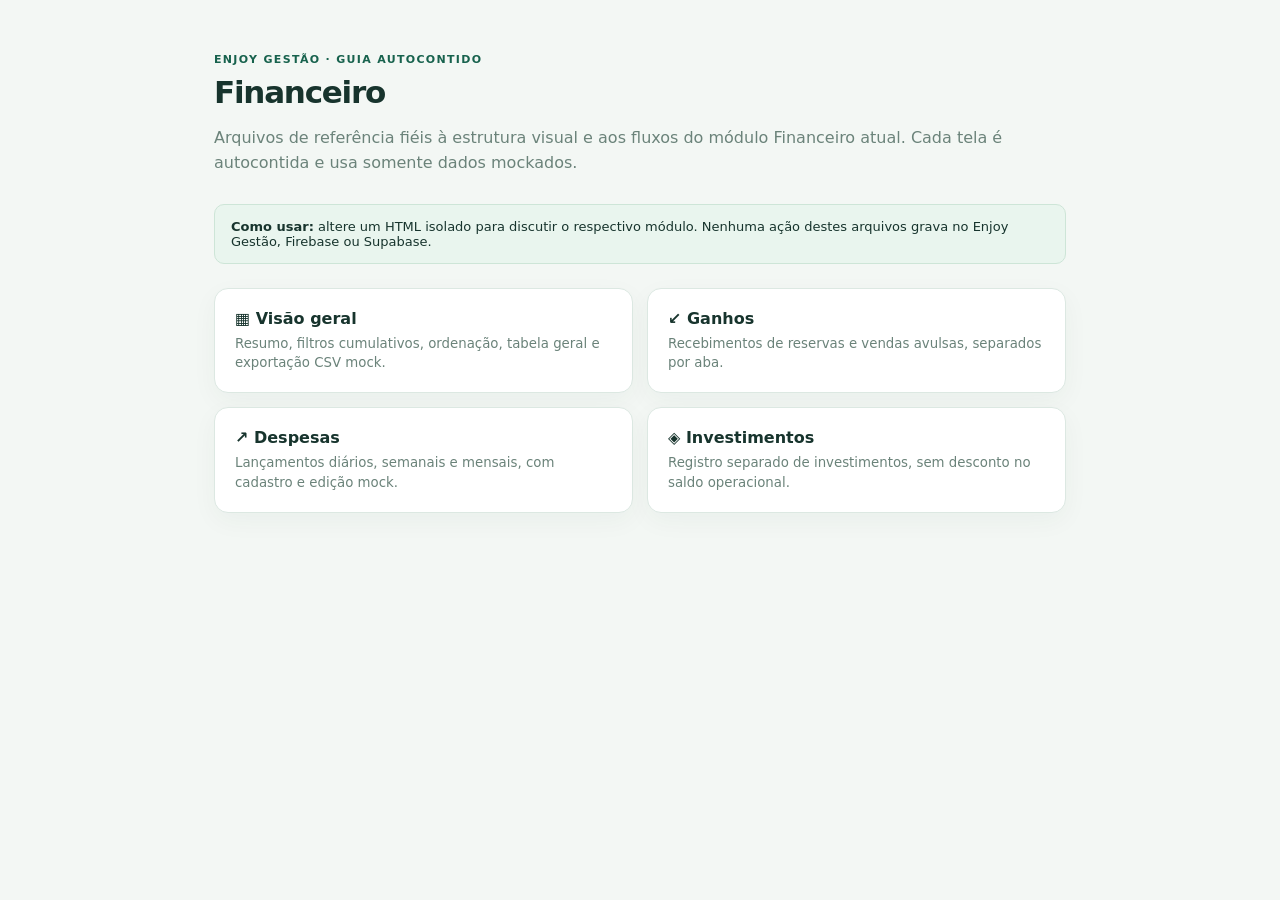
==== index.html @ 967c182b "atualizacao" ====
<!doctype html>
<html lang="pt-BR"><head><meta charset="utf-8"><meta name="viewport" content="width=device-width,initial-scale=1"><title>Enjoy Financeiro · índice</title><style>
:root{--brand:#17624d;--brand-900:#123f33;--surface:#f3f7f4;--white:#fff;--line:#dce8e2;--text:#17342d;--muted:#6b837a;--radius:14px;font-family:Inter,system-ui,-apple-system,"Segoe UI",sans-serif}*{box-sizing:border-box}body{margin:0;background:var(--surface);color:var(--text)}main{max-width:900px;margin:auto;padding:48px 24px}header{margin-bottom:28px}header span{font-size:11px;font-weight:800;letter-spacing:.12em;color:var(--brand)}h1{font-size:31px;letter-spacing:-.04em;margin:7px 0}p{color:var(--muted);line-height:1.55}.note{padding:14px 16px;background:#e9f5ee;border:1px solid #cde5d7;border-radius:10px;font-size:13px;margin:24px 0}.grid{display:grid;grid-template-columns:repeat(2,1fr);gap:14px}.card{display:block;padding:20px;background:var(--white);border:1px solid var(--line);border-radius:var(--radius);text-decoration:none;color:inherit;box-shadow:0 8px 26px #16452d0b}.card:hover{border-color:#83b29e;transform:translateY(-1px)}.card strong{display:block;font-size:16px}.card small{display:block;color:var(--muted);line-height:1.45;margin-top:6px}@media(max-width:600px){main{padding:30px 16px}.grid{grid-template-columns:1fr}}
</style></head><body><main><header><span>ENJOY GESTÃO · GUIA AUTOCONTIDO</span><h1>Financeiro</h1><p>Arquivos de referência fiéis à estrutura visual e aos fluxos do módulo Financeiro atual. Cada tela é autocontida e usa somente dados mockados.</p></header><div class="note"><strong>Como usar:</strong> altere um HTML isolado para discutir o respectivo módulo. Nenhuma ação destes arquivos grava no Enjoy Gestão, Firebase ou Supabase.</div><section class="grid"><a class="card" href="visao-geral.html"><strong>▦ Visão geral</strong><small>Resumo, filtros cumulativos, ordenação, tabela geral e exportação CSV mock.</small></a><a class="card" href="ganhos.html"><strong>↙ Ganhos</strong><small>Recebimentos de reservas e vendas avulsas, separados por aba.</small></a><a class="card" href="despesas.html"><strong>↗ Despesas</strong><small>Lançamentos diários, semanais e mensais, com cadastro e edição mock.</small></a><a class="card" href="investimentos.html"><strong>◈ Investimentos</strong><small>Registro separado de investimentos, sem desconto no saldo operacional.</small></a></section></main></body></html>
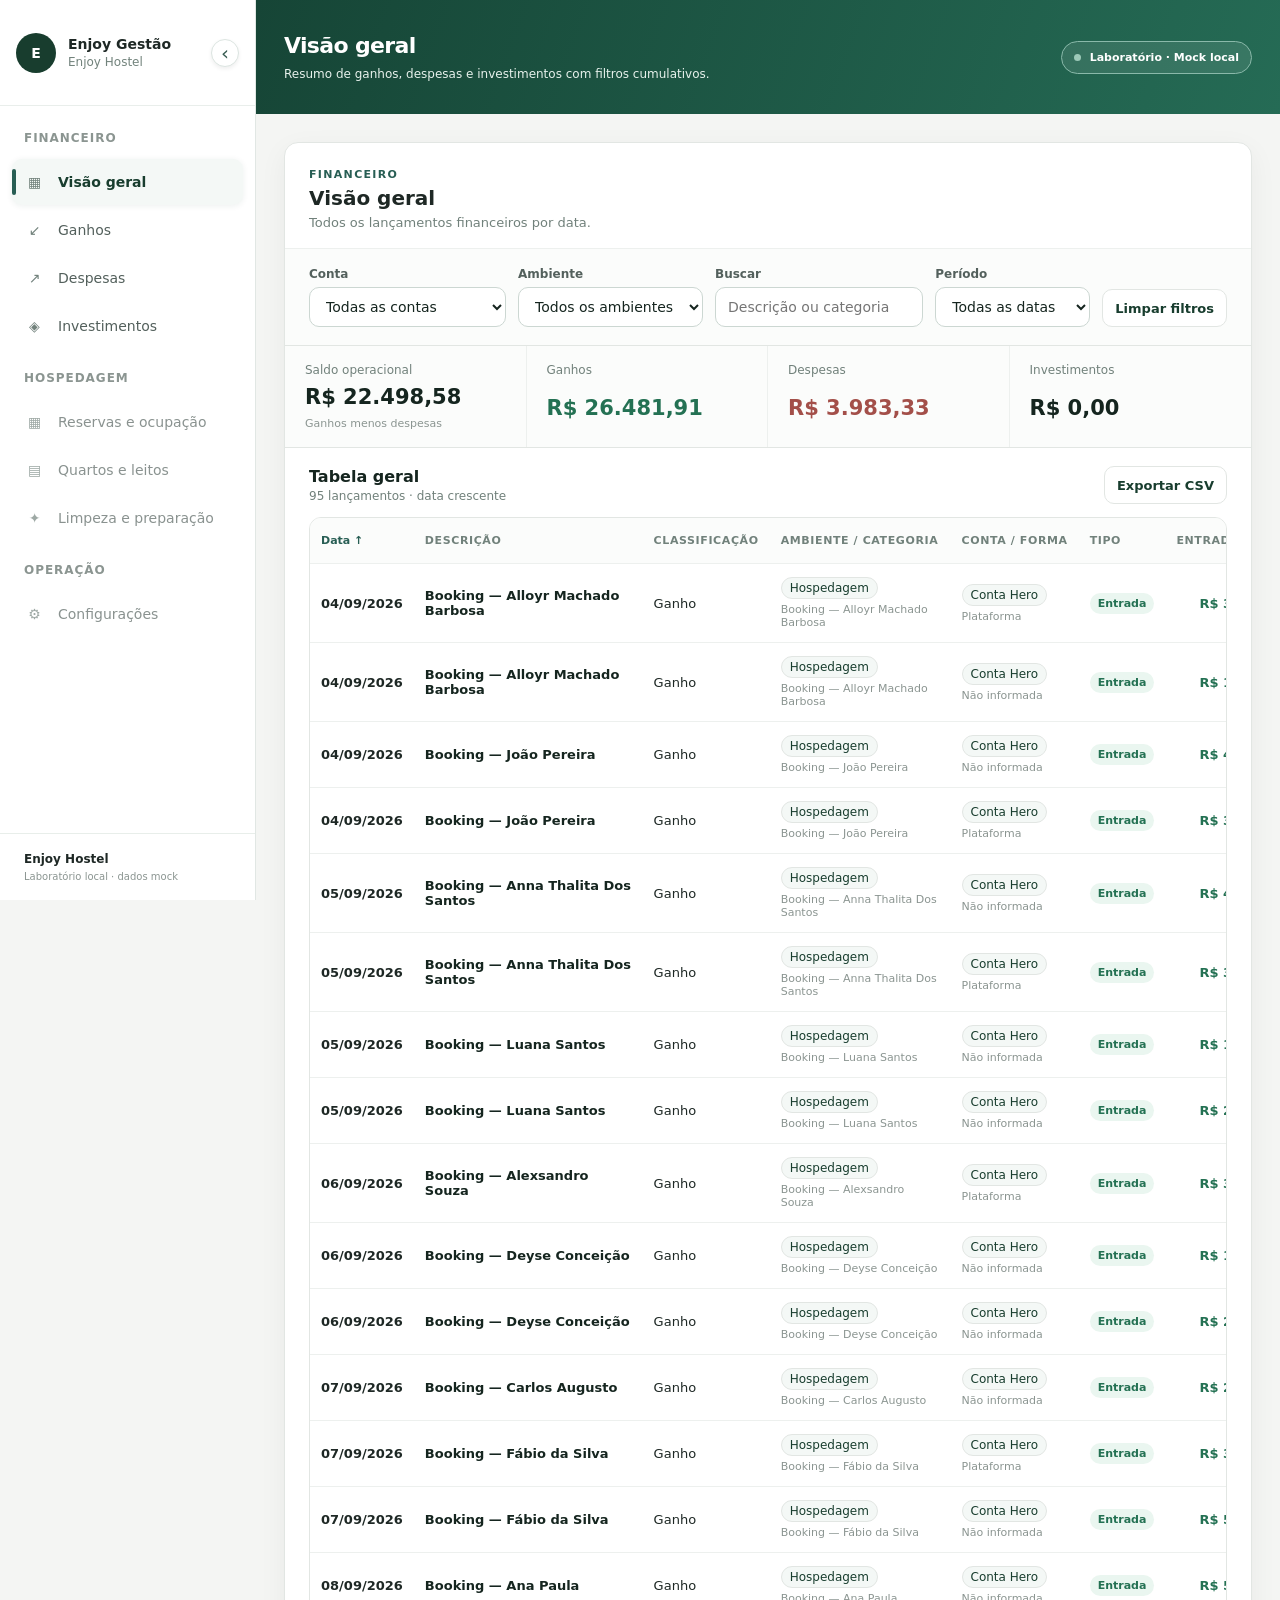
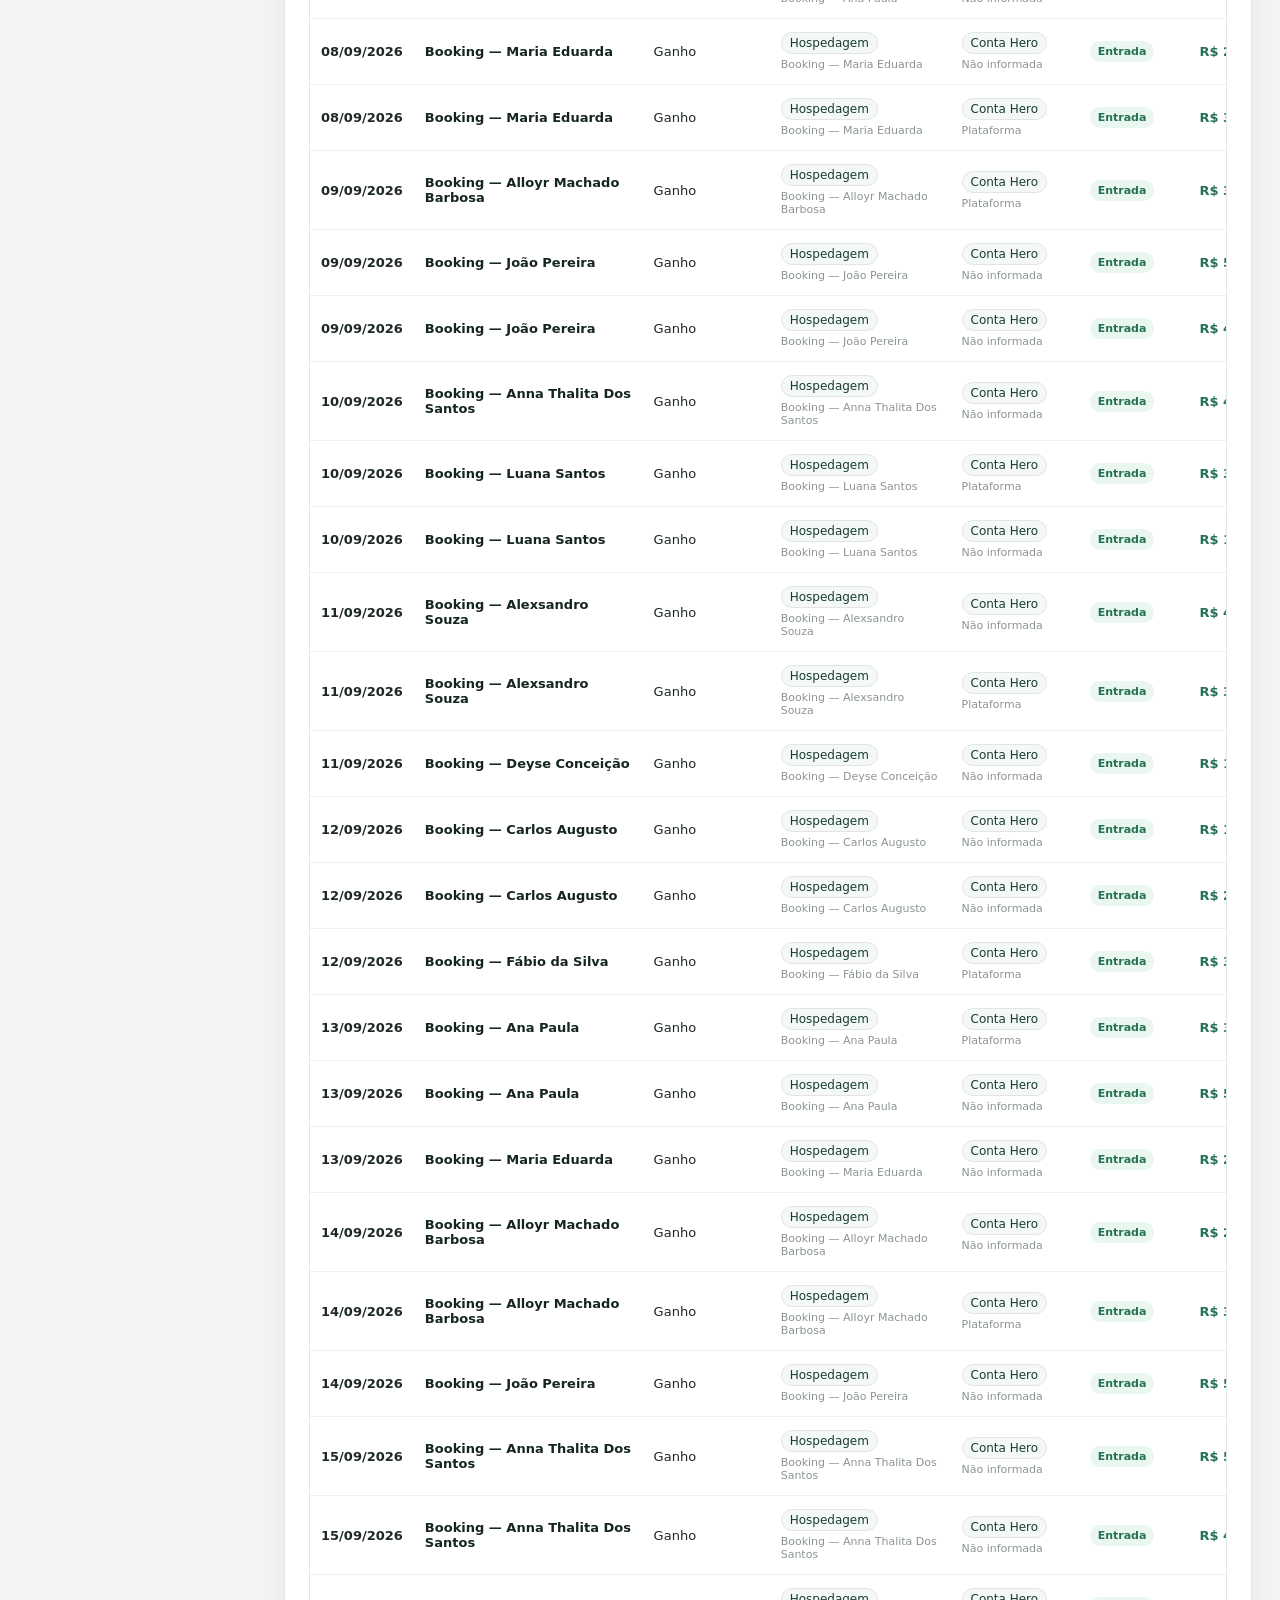
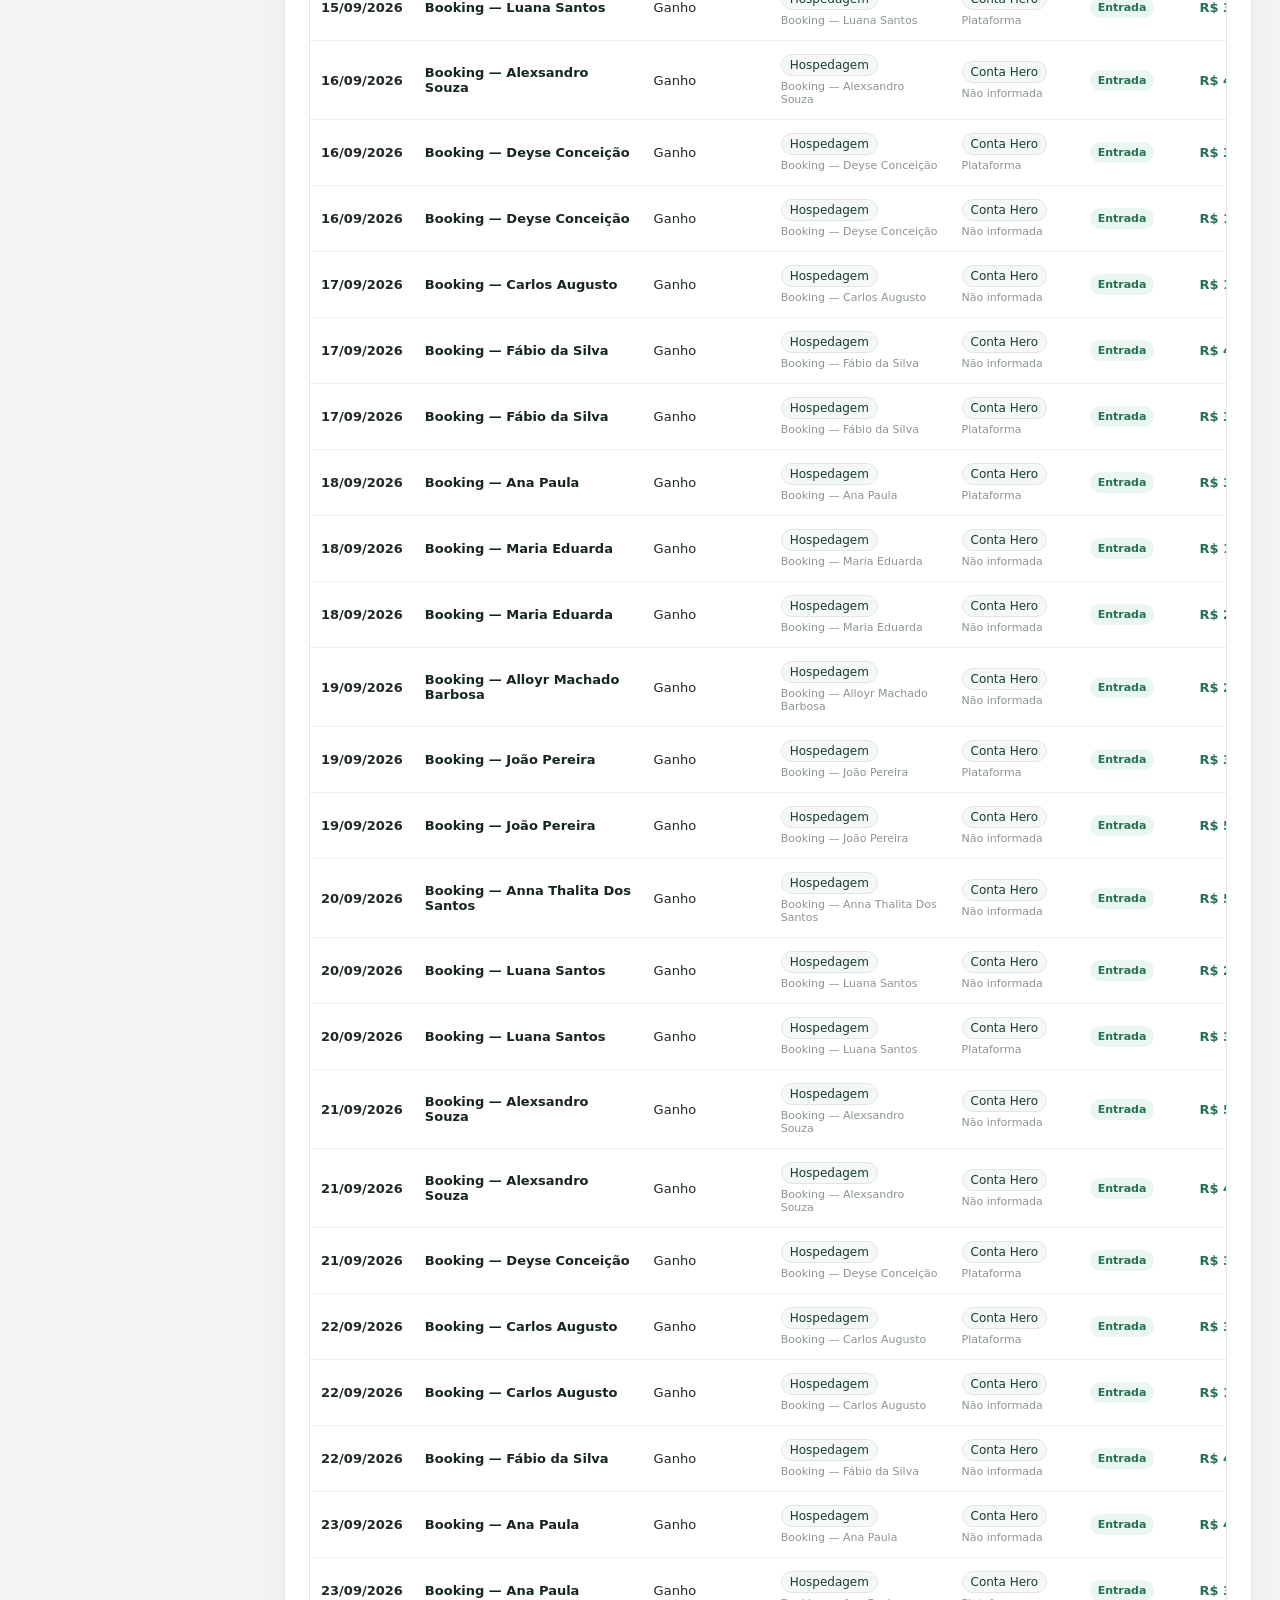
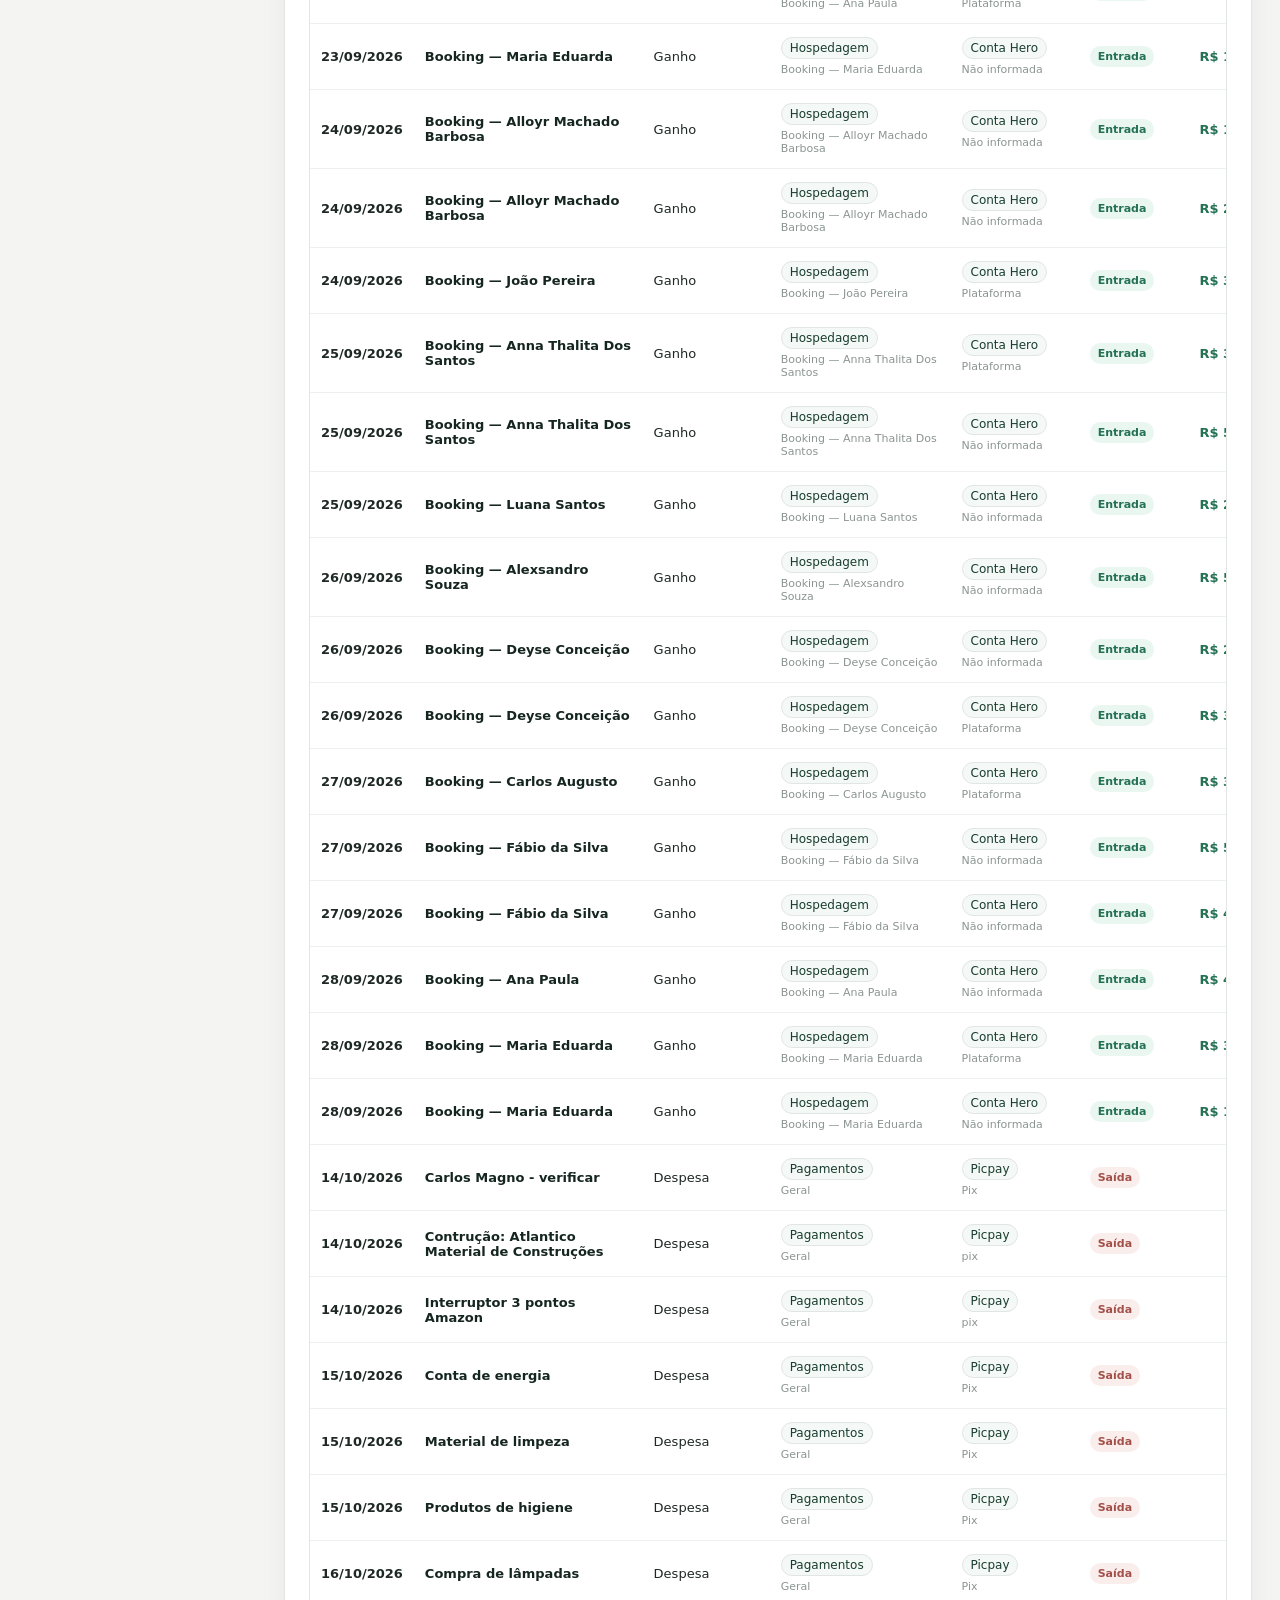
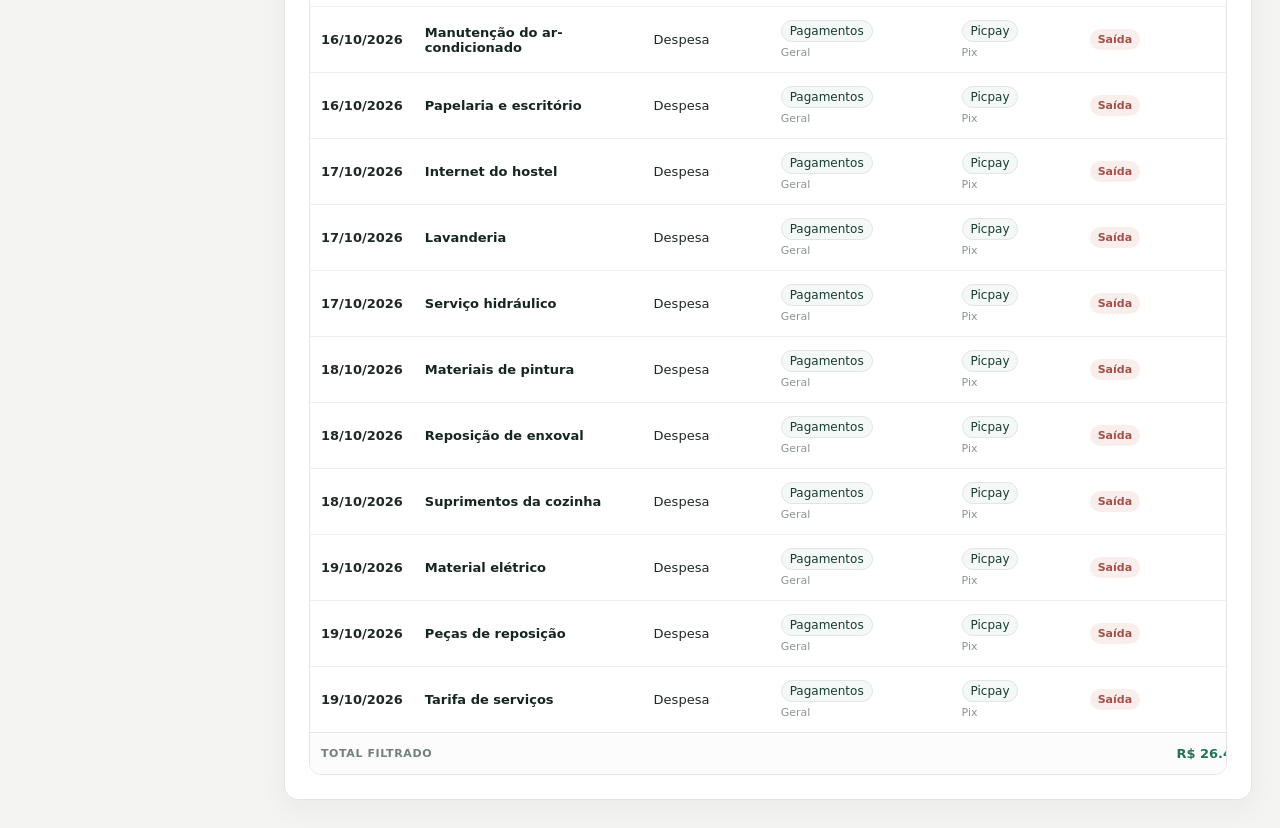
==== commit ac1c2525: "atualizacao" ====
--- a/index.html
+++ b/index.html
@@ -1,4 +1,34 @@
 <!doctype html>
-<html lang="pt-BR"><head><meta charset="utf-8"><meta name="viewport" content="width=device-width,initial-scale=1"><title>Enjoy Financeiro · índice</title><style>
-:root{--brand:#17624d;--brand-900:#123f33;--surface:#f3f7f4;--white:#fff;--line:#dce8e2;--text:#17342d;--muted:#6b837a;--radius:14px;font-family:Inter,system-ui,-apple-system,"Segoe UI",sans-serif}*{box-sizing:border-box}body{margin:0;background:var(--surface);color:var(--text)}main{max-width:900px;margin:auto;padding:48px 24px}header{margin-bottom:28px}header span{font-size:11px;font-weight:800;letter-spacing:.12em;color:var(--brand)}h1{font-size:31px;letter-spacing:-.04em;margin:7px 0}p{color:var(--muted);line-height:1.55}.note{padding:14px 16px;background:#e9f5ee;border:1px solid #cde5d7;border-radius:10px;font-size:13px;margin:24px 0}.grid{display:grid;grid-template-columns:repeat(2,1fr);gap:14px}.card{display:block;padding:20px;background:var(--white);border:1px solid var(--line);border-radius:var(--radius);text-decoration:none;color:inherit;box-shadow:0 8px 26px #16452d0b}.card:hover{border-color:#83b29e;transform:translateY(-1px)}.card strong{display:block;font-size:16px}.card small{display:block;color:var(--muted);line-height:1.45;margin-top:6px}@media(max-width:600px){main{padding:30px 16px}.grid{grid-template-columns:1fr}}
-</style></head><body><main><header><span>ENJOY GESTÃO · GUIA AUTOCONTIDO</span><h1>Financeiro</h1><p>Arquivos de referência fiéis à estrutura visual e aos fluxos do módulo Financeiro atual. Cada tela é autocontida e usa somente dados mockados.</p></header><div class="note"><strong>Como usar:</strong> altere um HTML isolado para discutir o respectivo módulo. Nenhuma ação destes arquivos grava no Enjoy Gestão, Firebase ou Supabase.</div><section class="grid"><a class="card" href="visao-geral.html"><strong>▦ Visão geral</strong><small>Resumo, filtros cumulativos, ordenação, tabela geral e exportação CSV mock.</small></a><a class="card" href="ganhos.html"><strong>↙ Ganhos</strong><small>Recebimentos de reservas e vendas avulsas, separados por aba.</small></a><a class="card" href="despesas.html"><strong>↗ Despesas</strong><small>Lançamentos diários, semanais e mensais, com cadastro e edição mock.</small></a><a class="card" href="investimentos.html"><strong>◈ Investimentos</strong><small>Registro separado de investimentos, sem desconto no saldo operacional.</small></a></section></main></body></html>
+<html lang="pt-BR">
+<head>
+  <meta charset="utf-8">
+  <meta name="viewport" content="width=device-width, initial-scale=1">
+  <title>Enjoy Gestão · Laboratório Financeiro</title>
+  <link rel="stylesheet" href="styles/variables.css">
+  <link rel="stylesheet" href="styles/financeiro.css">
+  <link rel="stylesheet" href="styles/shell.css">
+</head>
+<body>
+  <aside class="sidebar" id="sidebar">
+    <div class="brand"><span class="avatar">E</span><div class="brand-text"><strong>Enjoy Gestão</strong><small>Enjoy Hostel</small></div><button id="collapse" aria-label="Recolher ou expandir menu" title="Recolher ou expandir menu">‹</button></div>
+    <div class="nav-scroll"><p class="section-label">Financeiro</p>
+      <nav aria-label="Menu financeiro">
+        <button class="nav-item active" data-page="overview"><span class="symbol">▦</span><span class="nav-label">Visão geral</span></button>
+        <button class="nav-item" data-page="gains"><span class="symbol">↙</span><span class="nav-label">Ganhos</span></button>
+        <button class="nav-item" data-page="expenses"><span class="symbol">↗</span><span class="nav-label">Despesas</span></button>
+        <button class="nav-item" data-page="investments"><span class="symbol">◈</span><span class="nav-label">Investimentos</span></button>
+      </nav>
+      <p class="section-label secondary-heading">Hospedagem</p><div class="inactive"><span>▦</span><span class="nav-label">Reservas e ocupação</span></div><div class="inactive"><span>▤</span><span class="nav-label">Quartos e leitos</span></div><div class="inactive"><span>✦</span><span class="nav-label">Limpeza e preparação</span></div>
+      <p class="section-label secondary-heading">Operação</p><div class="inactive"><span>⚙</span><span class="nav-label">Configurações</span></div>
+    </div>
+    <div class="sidebar-bottom"><strong class="nav-label">Enjoy Hostel</strong><small class="nav-label">Laboratório local · dados mock</small></div>
+  </aside>
+  <div class="workspace">
+    <header class="topbar"><button id="mobile-menu" aria-label="Abrir menu">☰</button><div><h1 id="page-title">Visão geral</h1><p id="page-description">Resumo de ganhos, despesas e investimentos com filtros cumulativos.</p></div><div class="status"><span class="dot"></span> Laboratório · Mock local</div></header>
+    <main class="content" id="finance-root"></main>
+  </div>
+  <div class="toast" id="toast" role="status" aria-live="polite"></div>
+  <script src="scripts/mock.js"></script>
+  <script src="scripts/financeiro-original.js"></script>
+  <script src="scripts/app.js"></script>
+</body></html>
--- a/styles/variables.css
+++ b/styles/variables.css
@@ -0,0 +1,161 @@
+/* Tokens visuais do Enjoy Gestão. Fonte: design system do baseline, preservado sem lógica de negócio. */
+:root {
+  color-scheme: light;
+
+  /* Typography */
+  --font-family-sans: Inter, ui-sans-serif, system-ui, -apple-system, BlinkMacSystemFont, "Segoe UI", sans-serif;
+  --font-size-xs: 12px;
+  --font-size-sm: 13px;
+  --font-size-base: 14px;
+  --font-size-md: 15px;
+  --font-size-lg: 16px;
+  --font-size-xl: 18px;
+  --font-size-2xl: 20px;
+  --font-size-3xl: 22px;
+  --font-size-4xl: 27px;
+  --line-height-tight: 1.2;
+  --line-height-snug: 1.35;
+  --line-height-body: 1.5;
+  --font-weight-regular: 400;
+  --font-weight-medium: 500;
+  --font-weight-semibold: 600;
+  --font-weight-bold: 700;
+  --font-weight-strong: 800;
+
+  /* Spacing — 2px base, 4px rhythm */
+  --space-0: 0;
+  --space-0-5: 2px;
+  --space-1: 4px;
+  --space-1-5: 6px;
+  --space-2: 8px;
+  --space-2-5: 10px;
+  --space-3: 12px;
+  --space-3-5: 14px;
+  --space-4: 16px;
+  --space-4-5: 18px;
+  --space-5: 20px;
+  --space-6: 24px;
+  --space-7: 28px;
+  --space-8: 32px;
+  --space-9: 36px;
+  --space-10: 40px;
+  --space-12: 48px;
+  --space-14: 56px;
+  --space-16: 64px;
+
+  /* Radius */
+  --radius-xs: 6px;
+  --radius-sm: 8px;
+  --radius-md: 10px;
+  --radius-lg: 12px;
+  --radius-xl: 14px;
+  --radius-2xl: 16px;
+  --radius-3xl: 24px;
+  --radius-pill: 999px;
+
+  /* Control density */
+  --control-height-compact: 34px;
+  --control-height-sm: 36px;
+  --control-height-md: 40px;
+  --control-height-lg: 46px;
+  --touch-target-min: 44px;
+
+  /* Neutral / surface */
+  --color-white: #ffffff;
+  --color-canvas: #f4f5f3;
+  --color-surface-subtle: #fbfcfb;
+  --color-surface-hover: #f8faf9;
+  --color-surface-active: #f6f8f7;
+  --color-border-soft: #edf0ee;
+  --color-border: #e2e6e3;
+  --color-border-strong: #ccd7d2;
+  --color-text-strong: #15251f;
+  --color-text: #1e2825;
+  --color-text-secondary: #53605c;
+  --color-text-muted: #71817b;
+  --color-text-faint: #8b9591;
+
+  /* Brand */
+  --color-brand-900: #183d2e;
+  --color-brand-800: #1f4a43;
+  --color-brand-700: #285e54;
+  --color-brand-600: #36705d;
+  --color-brand-500: #78a294;
+  --color-brand-300: #9fc2b8;
+  --color-brand-200: #d8e7e2;
+  --color-brand-100: #eaf2ef;
+  --color-brand-50: #f4f8f6;
+
+  /* Semantic states */
+  --color-success-700: #247153;
+  --color-success-600: #2f8a66;
+  --color-success-100: #eaf6f0;
+  --color-danger-700: #a34f49;
+  --color-danger-600: #c75c52;
+  --color-danger-200: #efd0cd;
+  --color-danger-100: #faeeec;
+  --color-danger-50: #fff9f8;
+  --color-warning-800: #5b4b11;
+  --color-warning-700: #946d28;
+  --color-warning-500: #c7924c;
+  --color-warning-300: #e8cf72;
+  --color-warning-200: #ead9bd;
+  --color-warning-100: #fff6e3;
+  --color-warning-50: #fffdf8;
+  --color-info-700: #5b6d7d;
+  --color-info-100: #eef2f6;
+  --color-accent-700: #765b86;
+  --color-accent-100: #f3eef7;
+
+  /* RGB channels used for translucency without recreating colors per module */
+  --rgb-brand: 40 94 84;
+  --rgb-brand-strong: 24 61 46;
+  --rgb-success: 36 113 83;
+  --rgb-shadow: 31 44 39;
+  --rgb-overlay: 20 34 29;
+  --rgb-canvas: 244 245 243;
+
+  /* Shadows */
+  --shadow-none: none;
+  --shadow-xs: 0 1px 3px rgb(var(--rgb-shadow) / 0.12);
+  --shadow-sm: 0 2px 6px rgb(var(--rgb-shadow) / 0.08);
+  --shadow-card: 0 8px 28px rgb(var(--rgb-shadow) / 0.05);
+  --shadow-popover: 0 10px 30px rgb(var(--rgb-shadow) / 0.15);
+  --shadow-float: 0 5px 16px rgb(var(--rgb-shadow) / 0.14);
+  --shadow-dialog: 0 24px 70px rgb(var(--rgb-overlay) / 0.24);
+  --shadow-sidebar: 2px 0 8px -5px rgb(var(--rgb-shadow) / 0.18);
+  --shadow-sidebar-mobile: 8px 0 24px rgb(var(--rgb-shadow) / 0.14);
+
+  /* Interaction */
+  --focus-border: var(--color-brand-500);
+  --focus-ring: 0 0 0 3px rgb(var(--rgb-brand) / 0.10);
+  --transition-fast: 140ms ease;
+  --transition-base: 180ms ease;
+  --transition-slow: 250ms ease;
+
+  /* Layout */
+  --content-max-width: 1450px;
+  --sidebar-width: 256px;
+  --sidebar-width-collapsed: 80px;
+  --topbar-height: 76px;
+  --sidebar-brand-height: 80px;
+
+  /* Compatibility aliases: existing modules can migrate incrementally. */
+  --bg: var(--color-canvas);
+  --panel: var(--color-white);
+  --ink: var(--color-text);
+  --muted: var(--color-text-muted);
+  --line: var(--color-border);
+  --brand: var(--color-brand-700);
+  --brand2: var(--color-brand-800);
+  --brand-dark: var(--color-brand-900);
+  --soft: var(--color-brand-100);
+  --good: var(--color-success-700);
+  --bad: var(--color-danger-700);
+  --warn: var(--color-warning-700);
+  --goodbg: var(--color-success-100);
+  --badbg: var(--color-danger-100);
+  --warnbg: var(--color-warning-100);
+  --r: var(--radius-xl);
+  --shadow: var(--shadow-card);
+}
--- a/styles/financeiro.css
+++ b/styles/financeiro.css
@@ -0,0 +1,45 @@
+
+/* Painel financeiro: superfícies, filtros, tabela e formulários do módulo Financeiro. */
+.fv2-module{background:var(--color-white);border:1px solid var(--color-border);border-radius:var(--radius-xl);box-shadow:var(--shadow-card);overflow:hidden;color:var(--color-text)}
+.fv2-heading{display:flex;justify-content:space-between;align-items:center;gap:20px;padding:22px 24px 18px;border-bottom:1px solid var(--color-border-soft)}
+.fv2-heading h2{font-size:var(--font-size-2xl);line-height:1.2;margin:5px 0}
+.fv2-heading p{color:var(--color-text-muted);margin:0;font-size:var(--font-size-sm)}
+.fv2-heading>div>span{font-size:11px;letter-spacing:.12em;font-weight:800;color:var(--color-brand-700)}
+.fv2-heading-actions{display:flex;gap:10px;flex-wrap:wrap}
+.fv2-tabs{display:flex;gap:0;padding:14px 24px 0;border-bottom:1px solid var(--color-border);background:var(--color-white)}
+.fv2-tab{appearance:none;border:0;border-bottom:3px solid transparent;margin-bottom:-1px;padding:10px 14px;background:transparent;color:var(--color-text-muted);font:inherit;font-size:13px;font-weight:700;cursor:pointer}.fv2-tab:hover{color:var(--color-brand-800)}.fv2-tab.is-active{border-bottom-color:var(--color-brand-700);color:var(--color-brand-900)}
+.fv2-button{border:1px solid var(--color-border);min-height:38px;border-radius:var(--radius-md);padding:8px 12px;font-size:var(--font-size-sm);font-weight:700;background:var(--color-white);color:var(--color-brand-900)}
+.fv2-button.primary{background:var(--color-brand-700);color:#fff;border-color:var(--color-brand-700)}
+.fv2-button:hover{filter:brightness(.97)}
+.fv2-filters{display:flex;align-items:end;flex-wrap:wrap;gap:12px;padding:18px 24px;background:var(--color-surface-subtle);border-bottom:1px solid var(--color-border)}
+.fv2-filters label{display:grid;gap:6px;font-weight:700;font-size:12px;color:var(--color-text-secondary)}
+.fv2-filters select,.fv2-filters input{height:40px;min-width:155px;max-width:260px;padding:8px 12px;border:1px solid var(--color-border-strong);border-radius:var(--radius-md);background:#fff;color:var(--color-text-strong);font-weight:400;font-size:14px}
+.fv2-filters .fv2-search{flex:1;min-width:170px}.fv2-filters .fv2-search input{width:100%;max-width:none}
+.fv2-table-heading{padding:18px 24px 13px;display:flex;align-items:center;justify-content:space-between;gap:16px;flex-wrap:wrap}
+.fv2-table-heading h3{margin:0;font-size:var(--font-size-lg);color:var(--color-text-strong)}.fv2-table-heading p{margin:3px 0 0;color:var(--color-text-muted);font-size:var(--font-size-xs)}
+.fv2-cards{display:grid;grid-template-columns:repeat(4,minmax(0,1fr));border-bottom:1px solid var(--color-border)}
+.fv2-cards article{display:grid;gap:8px;padding:17px 20px;border-right:1px solid var(--color-border-soft);background:var(--color-surface-subtle)}.fv2-cards article:last-child{border-right:0}
+.fv2-cards small{font-size:12px;color:var(--color-text-muted)}.fv2-cards strong{font-size:21px;color:var(--color-text-strong);font-weight:800}.fv2-cards span{font-size:11px;color:var(--color-text-faint)}
+.fv2-in{color:var(--color-success-700)!important}.fv2-out{color:var(--color-danger-700)!important}
+.fv2-scroll{overflow:auto;margin:0 24px 24px;border:1px solid var(--color-border);border-radius:var(--radius-lg)}
+.fv2-table{width:100%;min-width:1160px;border-collapse:collapse;font-size:13px}
+.fv2-table th{background:var(--color-surface-subtle);color:var(--color-text-muted);font-size:11px;letter-spacing:.055em;text-transform:uppercase;padding:12px 11px;white-space:nowrap;text-align:left}
+.fv2-table td{padding:13px 11px;border-top:1px solid var(--color-border-soft);vertical-align:middle}
+.fv2-table td small{display:block;margin-top:4px;color:var(--color-text-faint);font-size:11px}
+.fv2-table td:first-child{font-variant-numeric:tabular-nums;white-space:nowrap;font-weight:700}.fv2-description{min-width:225px;max-width:350px}.fv2-description strong{font-weight:700;color:var(--color-text-strong)}
+.fv2-chip{display:inline-block;border:1px solid var(--color-border);background:var(--color-brand-50);padding:3px 8px;border-radius:99px;color:var(--color-brand-900);font-size:12px}
+.fv2-flow{display:inline-block;border-radius:99px;padding:4px 8px;font-size:11px;font-weight:700}.fv2-flow.in{background:var(--color-success-100);color:var(--color-success-700)}.fv2-flow.out{background:var(--color-danger-100);color:var(--color-danger-700)}
+.fv2-money{text-align:right;white-space:nowrap;font-variant-numeric:tabular-nums;font-weight:700}.fv2-money.in{color:var(--color-success-700)}.fv2-money.out{color:var(--color-danger-700)}
+.fv2-table tfoot th,.fv2-table tfoot td{font-weight:800;background:var(--color-surface-subtle);border-top:1px solid var(--color-border)}
+.fv2-sort,.fv2-text-button{border:0;background:transparent;color:var(--color-brand-700);font-weight:700;padding:4px 0}.fv2-text-button{text-decoration:underline;text-underline-offset:3px;white-space:nowrap;font-size:12px}
+.fv2-empty{text-align:center;padding:28px!important;color:var(--color-text-muted)}
+.fv2-muted{color:var(--color-text-faint)}
+.fv2-dialog{border:0;border-radius:var(--radius-xl);padding:0;width:min(600px,calc(100vw - 26px));max-height:92vh;box-shadow:0 20px 65px #0003;color:var(--color-text);overflow:auto}
+.fv2-dialog::backdrop{background:#12261c95}.fv2-dialog-form header{padding:20px 24px;border-bottom:1px solid var(--color-border)}.fv2-dialog-form header h2{margin:0 0 6px;font-size:20px}.fv2-dialog-form header p{color:var(--color-text-muted);font-size:13px;margin:0}
+.fv2-fields{padding:20px 24px;display:grid;grid-template-columns:1fr 1fr;gap:15px}.fv2-fields label{display:grid;gap:6px;font-size:12px;font-weight:700;color:var(--color-text-secondary)}
+.fv2-fields input,.fv2-fields select{width:100%;min-width:0;min-height:40px;padding:8px 10px;background:#fff;border:1px solid var(--color-border-strong);border-radius:var(--radius-md);color:var(--color-text)}
+.fv2-dialog-form footer{display:flex;justify-content:flex-end;gap:10px;padding:16px 24px;border-top:1px solid var(--color-border)}
+.fv2-form-error{margin:0 24px 14px;color:var(--color-danger-700);font-weight:700;font-size:13px}
+.fv2-dialog [data-fv2-new-category]{display:grid;grid-template-columns:1fr 1fr;gap:15px;grid-column:1/-1}.fv2-dialog .fv2-fields small{font-weight:400;color:var(--color-text-muted)}
+@media(max-width:1000px){.fv2-cards{grid-template-columns:repeat(2,1fr)}.fv2-cards article:nth-child(2){border-right:0}.fv2-cards article:nth-child(-n+2){border-bottom:1px solid var(--color-border)}}
+@media(max-width:700px){.fv2-heading{align-items:flex-start;padding:16px;flex-direction:column}.fv2-tabs{padding:10px 16px 0;overflow:auto}.fv2-tab{white-space:nowrap;padding:10px 11px}.fv2-filters{padding:14px 16px}.fv2-filters label{flex:1;min-width:145px}.fv2-filters select,.fv2-filters input{width:100%;max-width:none;min-width:0}.fv2-scroll{margin:0 12px 16px}.fv2-table-heading{padding:16px 12px}.fv2-cards{grid-template-columns:1fr 1fr}.fv2-cards article{padding:12px}.fv2-cards strong{font-size:16px}.fv2-fields{grid-template-columns:1fr;padding:15px}.fv2-dialog [data-fv2-new-category]{grid-template-columns:1fr}}
--- a/styles/shell.css
+++ b/styles/shell.css
@@ -0,0 +1 @@
+*{box-sizing:border-box}body{margin:0;min-height:100vh;font-family:var(--font-family-sans);color:var(--color-text);background:var(--color-canvas);font-size:14px}button,input,select{font:inherit}button{cursor:pointer}.sidebar{position:fixed;left:0;top:0;bottom:0;width:256px;background:#fff;border-right:1px solid #e1e7e4;display:flex;flex-direction:column;z-index:10;transition:width .2s}.brand{height:106px;display:flex;align-items:center;padding:16px;gap:12px;border-bottom:1px solid #e9eeeb;position:relative}.avatar{height:40px;width:40px;border-radius:50%;background:#183d2e;color:white;display:grid;place-items:center;font-weight:800;flex:none}.brand-text{display:grid;gap:3px;white-space:nowrap}.brand-text small{font-size:12px;color:#72837c}.brand button{margin-left:auto;border:1px solid #dce5e1;border-radius:100%;background:white;width:28px;height:28px;color:#365a50;font-size:20px;box-shadow:0 2px 4px #0001;flex:none}.nav-scroll{overflow-y:auto;flex:1;padding:13px 12px}.section-label{margin:12px 12px 14px;color:#8b9591;font-size:12px;text-transform:uppercase;font-weight:800;letter-spacing:.08em}.secondary-heading{margin-top:22px}.nav-item,.inactive{height:46px;width:100%;border:0;background:transparent;display:flex;align-items:center;text-align:left;gap:15px;padding:0 14px;color:#53605c;border-radius:10px;margin:0 0 2px}.nav-item:hover{background:#f2f7f4}.nav-item.active{background:#f4f8f6;color:#183d2e;font-weight:800;box-shadow:0 1px 6px #173c2e14;position:relative}.nav-item.active:before{content:"";position:absolute;left:0;top:10px;bottom:10px;width:4px;border-radius:4px;background:#285e54}.symbol,.inactive>span:first-child{width:17px;text-align:center;color:#71817b}.sidebar-bottom{border-top:1px solid #e8eeea;display:grid;padding:18px 24px;gap:5px;font-size:12px}.sidebar-bottom small{color:#8b9591}.workspace{margin-left:256px;min-width:0;transition:margin-left .2s}.topbar{height:114px;background:linear-gradient(110deg,#164536,#256b55);color:white;display:flex;align-items:center;justify-content:space-between;padding:24px 28px;gap:14px}.topbar h1{font-size:22px;line-height:1.2;margin:0 0 7px;font-weight:800;letter-spacing:-.03em}.topbar p{font-size:12px;margin:0;color:#e7f1ec}.status{border:1px solid #8ab9aa;border-radius:25px;background:#ffffff17;padding:9px 12px;font-size:11px;font-weight:800;white-space:nowrap}.dot{display:inline-block;border-radius:50%;height:7px;width:7px;background:#9cc9b8;margin-right:5px}.content{padding:28px;max-width:1500px;margin:0 auto}.collapsed.sidebar{width:80px}.collapsed .brand{padding:16px;justify-content:center}.collapsed .brand button{position:absolute;right:-13px;top:35px}.collapsed .brand-text,.collapsed .nav-label,.collapsed .section-label{display:none}.collapsed .nav-scroll{padding:14px 12px}.collapsed .nav-item,.collapsed .inactive{justify-content:center;padding:0}.collapsed .symbol{font-size:16px}.collapsed .sidebar-bottom{min-height:64px}.collapsed~.workspace{margin-left:80px}#mobile-menu{display:none;background:none;color:white;border:0;font-size:22px}.toast{position:fixed;bottom:24px;right:24px;background:#183d2e;color:#fff;border-radius:9px;padding:12px 16px;box-shadow:0 9px 25px #0003;display:none;z-index:100}.toast.visible{display:block}.inactive{opacity:.68;cursor:not-allowed}.fv2-button{cursor:pointer}.fv2-dialog-form{margin:0}@media(max-width:700px){.sidebar{transform:translateX(-100%);width:256px}.sidebar.mobile-open{transform:translateX(0)}.workspace,.collapsed~.workspace{margin-left:0}.topbar{height:auto;min-height:100px;padding:18px 15px}.topbar h1{font-size:19px}#mobile-menu{display:block}.status{font-size:0;padding:9px}.status .dot{margin:0}.content{padding:14px}}
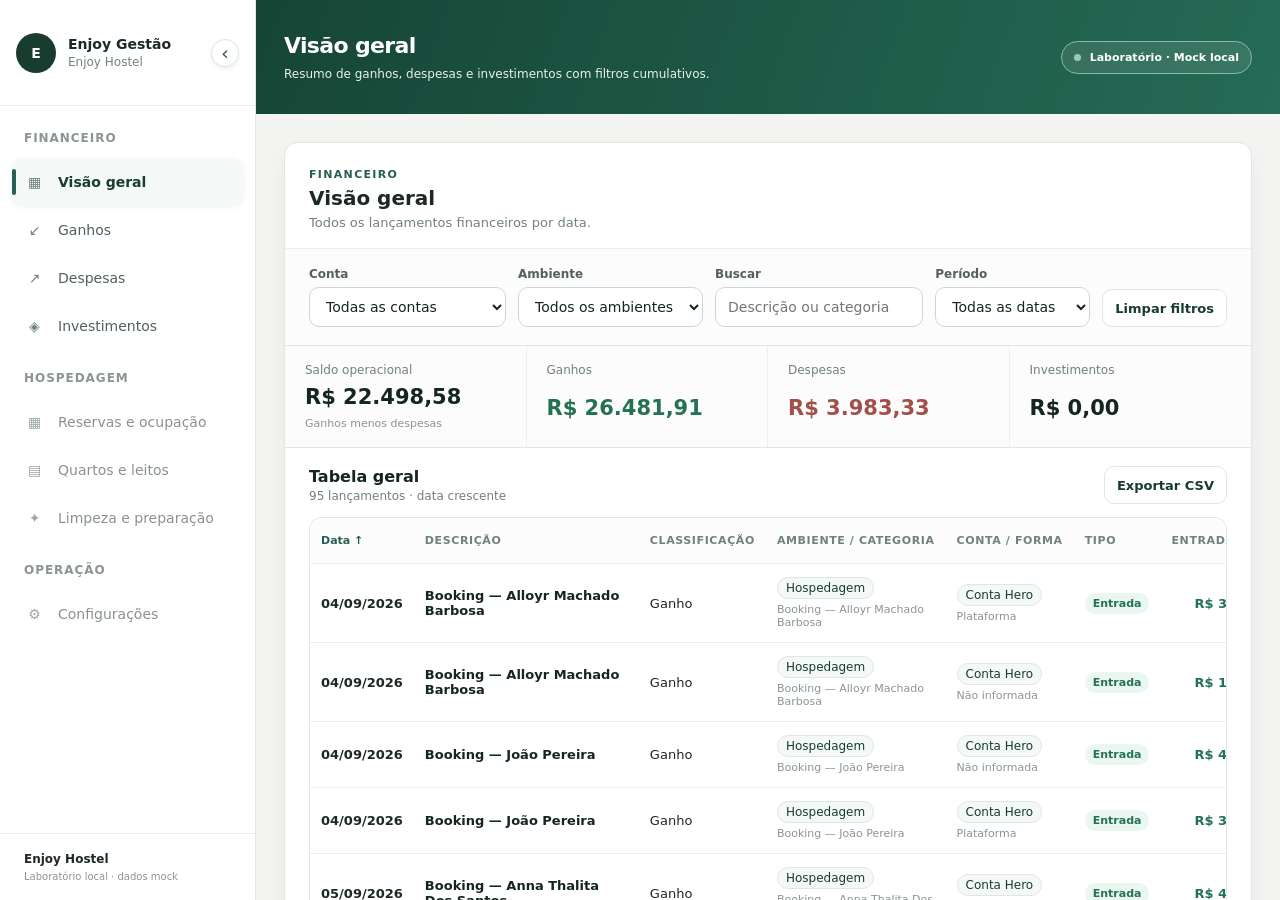
==== commit e1c2440a: "atualizacao" ====
--- a/index.html
+++ b/index.html
@@ -5,8 +5,8 @@
   <meta name="viewport" content="width=device-width, initial-scale=1">
   <title>Enjoy Gestão · Laboratório Financeiro</title>
   <link rel="stylesheet" href="styles/variables.css">
-  <link rel="stylesheet" href="styles/financeiro.css">
   <link rel="stylesheet" href="styles/shell.css">
+  <link rel="stylesheet" href="styles/frame.css">
 </head>
 <body>
   <aside class="sidebar" id="sidebar">
@@ -25,10 +25,9 @@
   </aside>
   <div class="workspace">
     <header class="topbar"><button id="mobile-menu" aria-label="Abrir menu">☰</button><div><h1 id="page-title">Visão geral</h1><p id="page-description">Resumo de ganhos, despesas e investimentos com filtros cumulativos.</p></div><div class="status"><span class="dot"></span> Laboratório · Mock local</div></header>
-    <main class="content" id="finance-root"></main>
+    <main class="content"><iframe id="module-frame" title="Módulo financeiro" src="modulos/visao-geral/index.html" loading="eager"></iframe></main>
   </div>
   <div class="toast" id="toast" role="status" aria-live="polite"></div>
-  <script src="scripts/mock.js"></script>
-  <script src="scripts/financeiro-original.js"></script>
+  <script src="mock/mock.js"></script>
   <script src="scripts/app.js"></script>
 </body></html>
--- a/styles/frame.css
+++ b/styles/frame.css
@@ -0,0 +1,3 @@
+.content{padding:0!important;max-width:none!important}
+#module-frame{display:block;width:100%;height:calc(100vh - 114px);min-height:580px;border:0;background:var(--color-canvas)}
+@media(max-width:700px){#module-frame{height:calc(100vh - 100px);min-height:450px}}
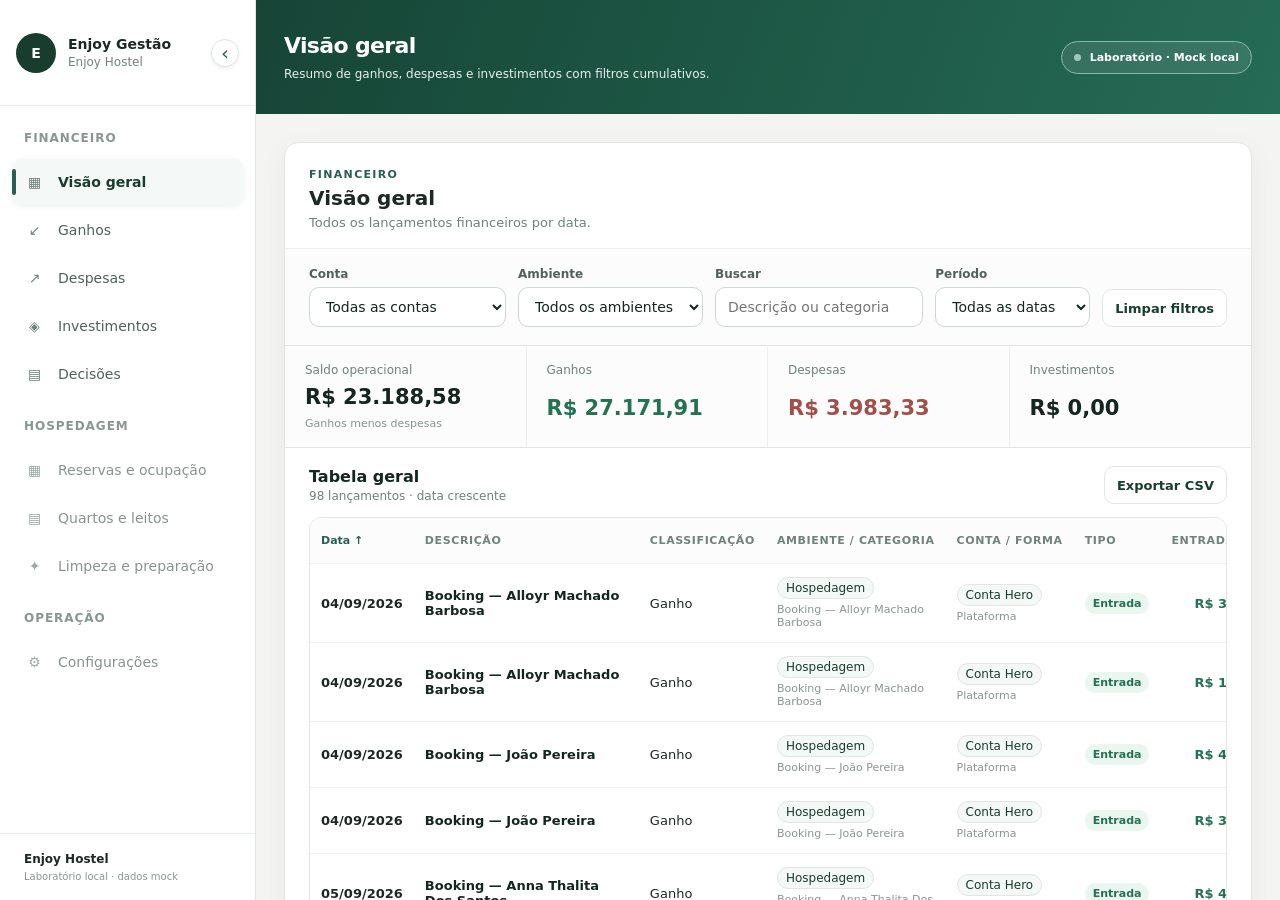
==== commit fe913135: "atualizacao" ====
--- a/index.html
+++ b/index.html
@@ -17,6 +17,7 @@
         <button class="nav-item" data-page="gains"><span class="symbol">↙</span><span class="nav-label">Ganhos</span></button>
         <button class="nav-item" data-page="expenses"><span class="symbol">↗</span><span class="nav-label">Despesas</span></button>
         <button class="nav-item" data-page="investments"><span class="symbol">◈</span><span class="nav-label">Investimentos</span></button>
+        <button class="nav-item" data-page="decisions"><span class="symbol">▤</span><span class="nav-label">Decisões</span></button>
       </nav>
       <p class="section-label secondary-heading">Hospedagem</p><div class="inactive"><span>▦</span><span class="nav-label">Reservas e ocupação</span></div><div class="inactive"><span>▤</span><span class="nav-label">Quartos e leitos</span></div><div class="inactive"><span>✦</span><span class="nav-label">Limpeza e preparação</span></div>
       <p class="section-label secondary-heading">Operação</p><div class="inactive"><span>⚙</span><span class="nav-label">Configurações</span></div>
@@ -29,5 +30,43 @@
   </div>
   <div class="toast" id="toast" role="status" aria-live="polite"></div>
   <script src="mock/mock.js"></script>
-  <script src="scripts/app.js"></script>
+  <script>
+  (() => {
+    const pages = {
+      overview: ['Visão geral', 'Resumo de ganhos, despesas e investimentos com filtros cumulativos.', 'visao-geral'],
+      gains: ['Ganhos', 'Consulte as entradas registradas e recebimentos de reservas.', 'ganhos'],
+      expenses: ['Despesas', 'Controle custos e despesas na tabela geral.', 'despesas'],
+      investments: ['Investimentos', 'Acompanhe investimentos sem misturar com o saldo operacional.', 'investimentos'],
+      decisions: ['Decisões', 'Registro das definições dos quatro módulos financeiros.', 'decisoes']
+    };
+    const frame = document.getElementById('module-frame');
+    const sidebar = document.getElementById('sidebar');
+    function open(page) {
+      if (!pages[page]) page='overview';
+      const [title, description, folder] = pages[page];
+      document.getElementById('page-title').textContent = title;
+      document.getElementById('page-description').textContent = description;
+      document.title = title + ' · Enjoy Gestão Financeiro';
+      document.querySelectorAll('[data-page]').forEach(b => {
+        const active=b.dataset.page===page;
+        b.classList.toggle('active',active);
+        b.setAttribute('aria-current',active?'page':'false');
+      });
+      const url = 'modulos/'+folder+'/index.html';
+      if (frame.getAttribute('src')!==url) frame.src=url;
+      frame.title='Financeiro · '+title;
+      sidebar.classList.remove('mobile-open');
+      if (location.hash !== '#'+page) history.replaceState(null,'','#'+page);
+    }
+    document.querySelectorAll('[data-page]').forEach(button => button.addEventListener('click', () => open(button.dataset.page)));
+    document.getElementById('collapse').addEventListener('click', () => {
+      const collapsed=sidebar.classList.toggle('collapsed');
+      document.getElementById('collapse').textContent=collapsed?'›':'‹';
+      document.getElementById('collapse').setAttribute('aria-expanded',String(!collapsed));
+    });
+    document.getElementById('mobile-menu').addEventListener('click',()=>sidebar.classList.toggle('mobile-open'));
+    window.addEventListener('hashchange',()=>open(location.hash.slice(1)));
+    open(location.hash.slice(1)||'overview');
+  })();
+  </script>
 </body></html>
